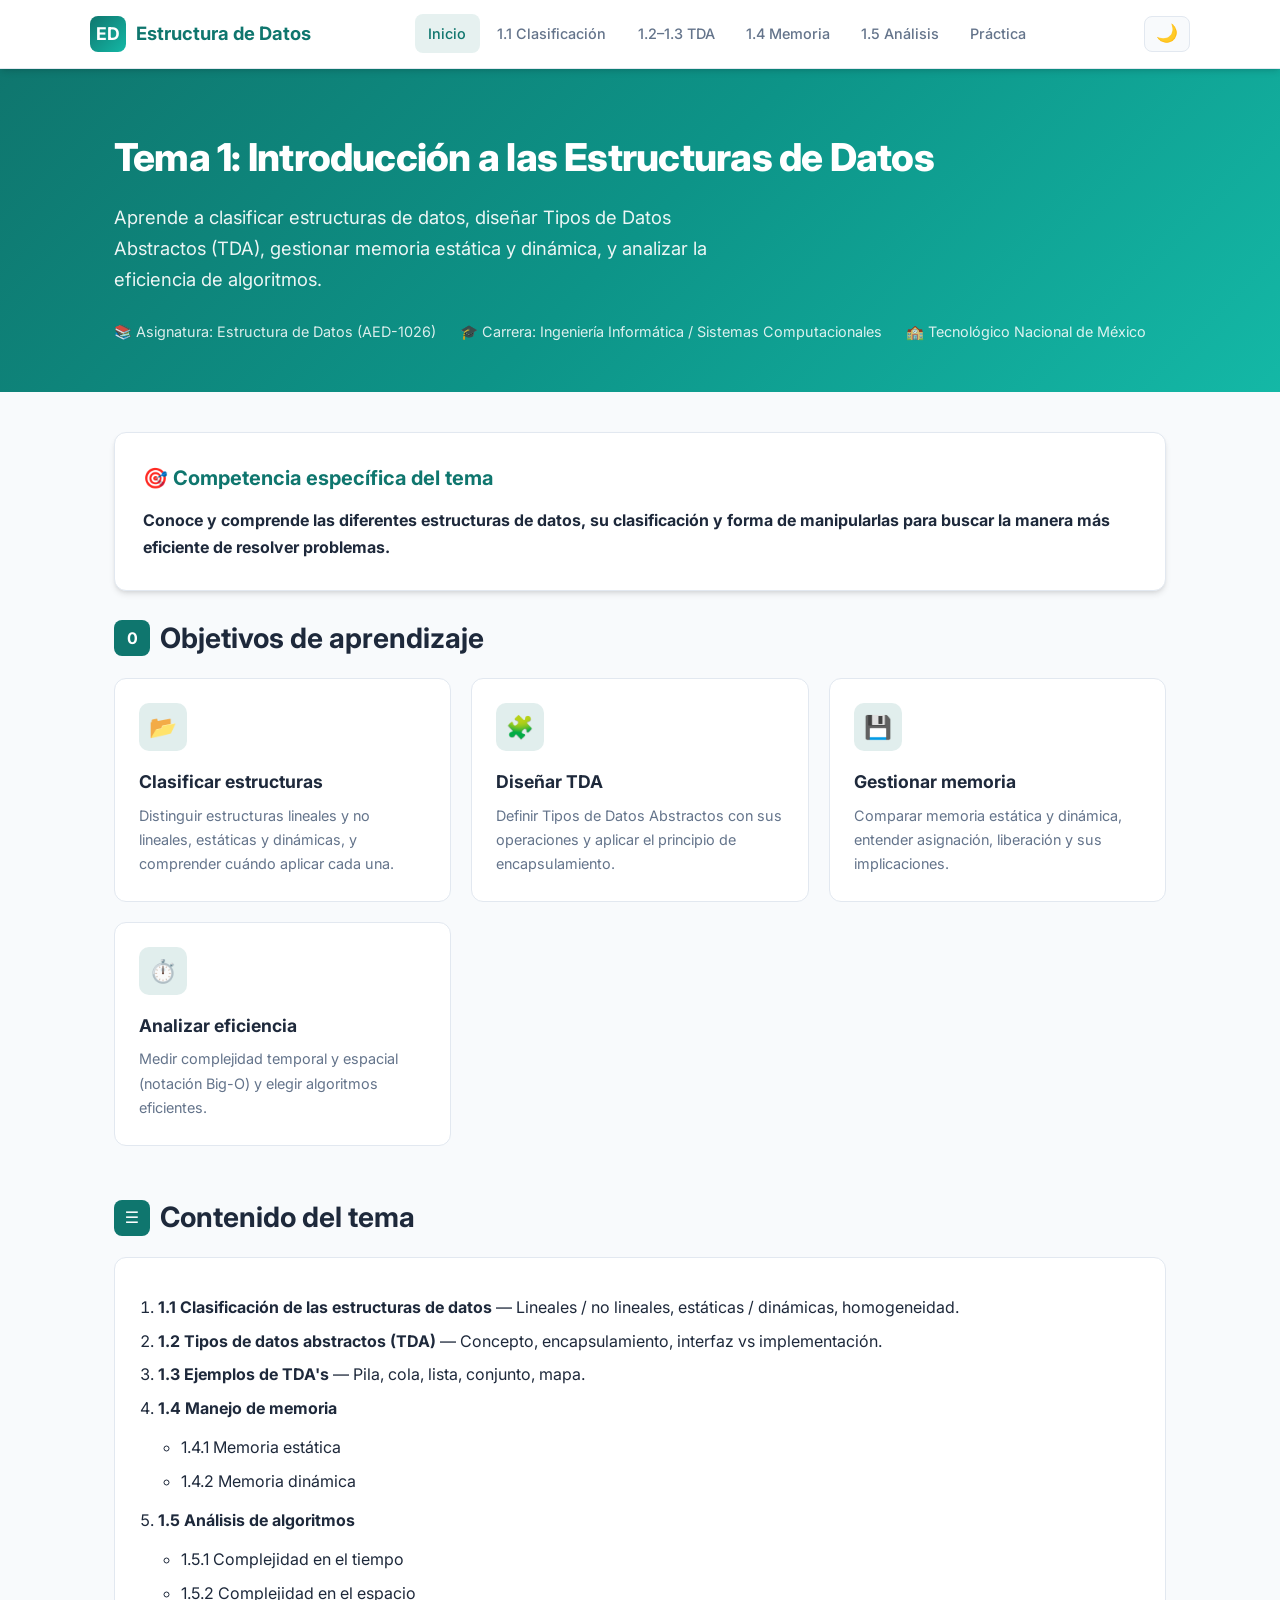
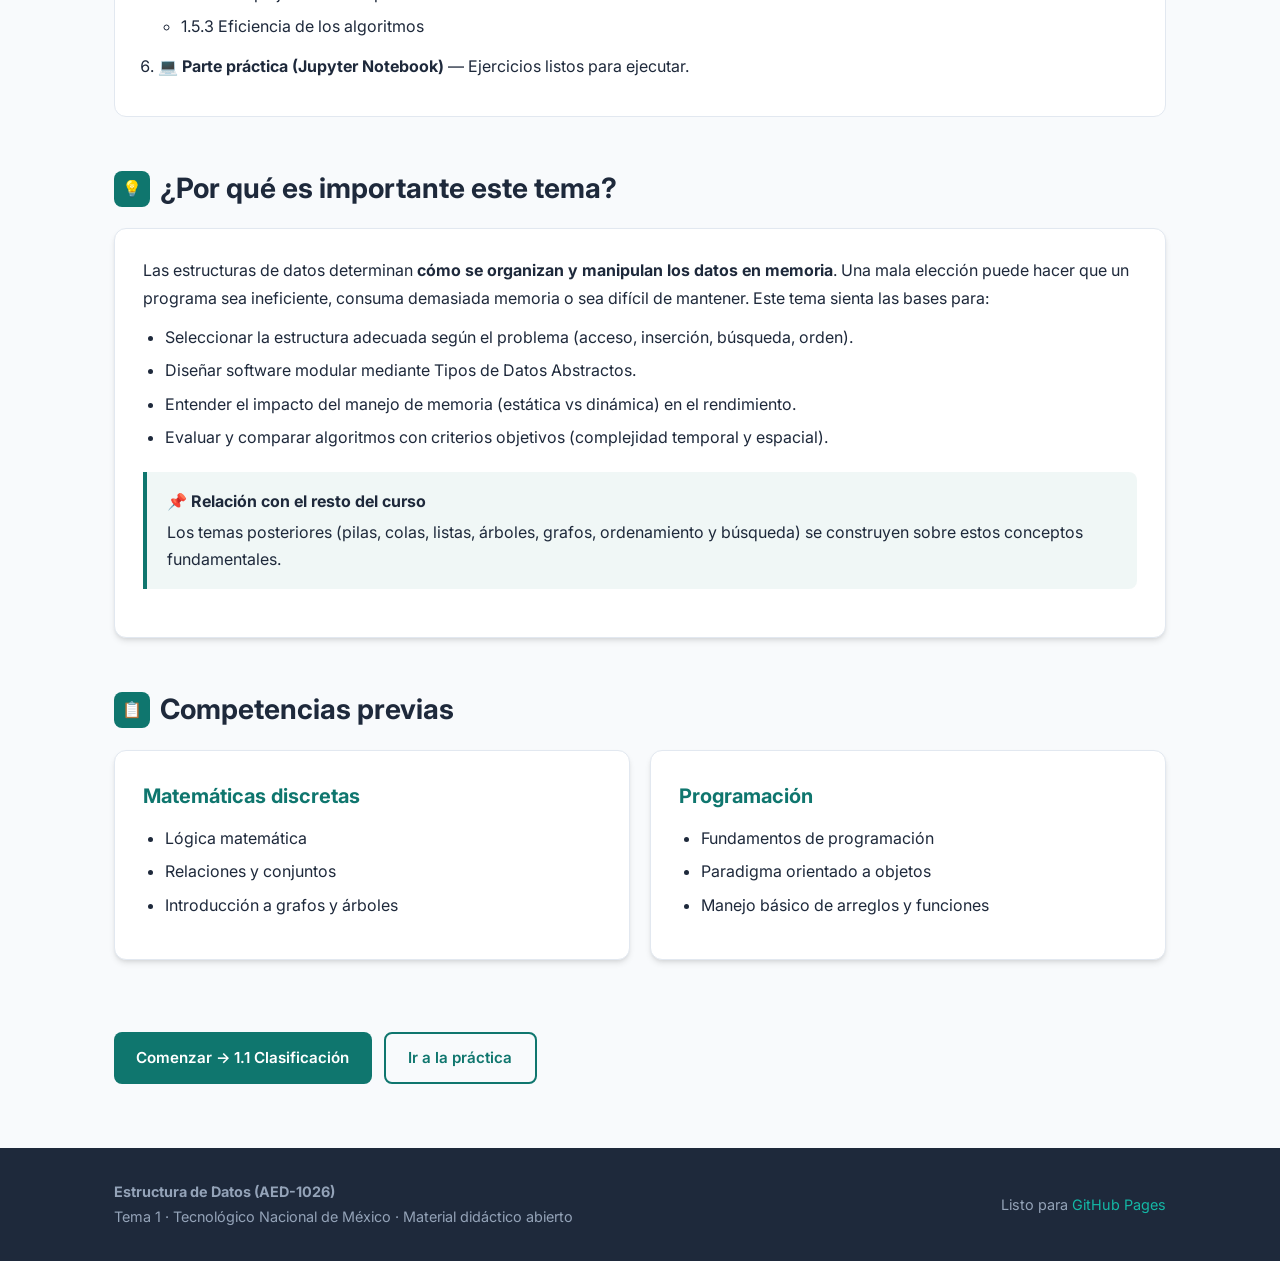
==== index.html @ 087cf82a "Add files via upload" ====
<!DOCTYPE html>
<html lang="es">
<head>
  <meta charset="UTF-8">
  <meta name="viewport" content="width=device-width, initial-scale=1.0">
  <title>Tema 1: Introducción a las Estructuras de Datos | AED-1026</title>
  <meta name="description" content="Material didáctico detallado del Tema 1 de Estructura de Datos (AED-1026): clasificación, TDA, manejo de memoria y análisis de algoritmos.">
  <link rel="preconnect" href="https://fonts.googleapis.com">
  <link rel="preconnect" href="https://fonts.gstatic.com" crossorigin>
  <link href="https://fonts.googleapis.com/css2?family=Inter:wght@400;500;600;700;800&family=JetBrains+Mono:wght@400;500&display=swap" rel="stylesheet">
  <link rel="stylesheet" href="css/styles.css">
</head>
<body>
  <header>
    <div class="container nav-wrapper">
      <a href="index.html" class="logo">
        <span class="logo-icon">ED</span>
        Estructura de Datos
      </a>
      <nav>
        <a href="index.html" class="active">Inicio</a>
        <a href="clasificacion.html">1.1 Clasificación</a>
        <a href="tda.html">1.2–1.3 TDA</a>
        <a href="memoria.html">1.4 Memoria</a>
        <a href="analisis.html">1.5 Análisis</a>
        <a href="practica.html">Práctica</a>
      </nav>
      <button id="theme-toggle" class="theme-toggle" aria-label="Cambiar tema">🌙</button>
    </div>
  </header>

  <section class="hero">
    <div class="container">
      <h1>Tema 1: Introducción a las Estructuras de Datos</h1>
      <p>
        Aprende a clasificar estructuras de datos, diseñar Tipos de Datos Abstractos (TDA),
        gestionar memoria estática y dinámica, y analizar la eficiencia de algoritmos.
      </p>
      <div class="hero-meta">
        <span>📚 Asignatura: Estructura de Datos (AED-1026)</span>
        <span>🎓 Carrera: Ingeniería Informática / Sistemas Computacionales</span>
        <span>🏫 Tecnológico Nacional de México</span>
      </div>
    </div>
  </section>

  <main class="container">
    <!-- Competencia -->
    <div class="card">
      <h3>🎯 Competencia específica del tema</h3>
      <p>
        <strong>Conoce y comprende las diferentes estructuras de datos, su clasificación y forma de manipularlas
        para buscar la manera más eficiente de resolver problemas.</strong>
      </p>
    </div>

    <!-- Objetivos -->
    <section class="section">
      <h2 class="section-title"><span class="num">0</span> Objetivos de aprendizaje</h2>
      <div class="grid-2">
        <div class="feature-card">
          <div class="icon">📂</div>
          <h3>Clasificar estructuras</h3>
          <p>Distinguir estructuras lineales y no lineales, estáticas y dinámicas, y comprender cuándo aplicar cada una.</p>
        </div>
        <div class="feature-card">
          <div class="icon">🧩</div>
          <h3>Diseñar TDA</h3>
          <p>Definir Tipos de Datos Abstractos con sus operaciones y aplicar el principio de encapsulamiento.</p>
        </div>
        <div class="feature-card">
          <div class="icon">💾</div>
          <h3>Gestionar memoria</h3>
          <p>Comparar memoria estática y dinámica, entender asignación, liberación y sus implicaciones.</p>
        </div>
        <div class="feature-card">
          <div class="icon">⏱️</div>
          <h3>Analizar eficiencia</h3>
          <p>Medir complejidad temporal y espacial (notación Big-O) y elegir algoritmos eficientes.</p>
        </div>
      </div>
    </section>

    <!-- Temario -->
    <section class="section">
      <h2 class="section-title"><span class="num">☰</span> Contenido del tema</h2>
      <div class="toc">
        <ol>
          <li><a href="clasificacion.html"><strong>1.1 Clasificación de las estructuras de datos</strong></a> — Lineales / no lineales, estáticas / dinámicas, homogeneidad.</li>
          <li><a href="tda.html"><strong>1.2 Tipos de datos abstractos (TDA)</strong></a> — Concepto, encapsulamiento, interfaz vs implementación.</li>
          <li><a href="tda.html#ejemplos"><strong>1.3 Ejemplos de TDA's</strong></a> — Pila, cola, lista, conjunto, mapa.</li>
          <li><a href="memoria.html"><strong>1.4 Manejo de memoria</strong></a>
            <ul>
              <li>1.4.1 Memoria estática</li>
              <li>1.4.2 Memoria dinámica</li>
            </ul>
          </li>
          <li><a href="analisis.html"><strong>1.5 Análisis de algoritmos</strong></a>
            <ul>
              <li>1.5.1 Complejidad en el tiempo</li>
              <li>1.5.2 Complejidad en el espacio</li>
              <li>1.5.3 Eficiencia de los algoritmos</li>
            </ul>
          </li>
          <li><a href="practica.html"><strong>💻 Parte práctica (Jupyter Notebook)</strong></a> — Ejercicios listos para ejecutar.</li>
        </ol>
      </div>
    </section>

    <!-- Por qué importa -->
    <section class="section">
      <h2 class="section-title"><span class="num">💡</span> ¿Por qué es importante este tema?</h2>
      <div class="card">
        <p>
          Las estructuras de datos determinan <strong>cómo se organizan y manipulan los datos en memoria</strong>.
          Una mala elección puede hacer que un programa sea ineficiente, consuma demasiada memoria o sea
          difícil de mantener. Este tema sienta las bases para:
        </p>
        <ul>
          <li>Seleccionar la estructura adecuada según el problema (acceso, inserción, búsqueda, orden).</li>
          <li>Diseñar software modular mediante Tipos de Datos Abstractos.</li>
          <li>Entender el impacto del manejo de memoria (estática vs dinámica) en el rendimiento.</li>
          <li>Evaluar y comparar algoritmos con criterios objetivos (complejidad temporal y espacial).</li>
        </ul>
        <div class="callout">
          <strong>📌 Relación con el resto del curso</strong>
          Los temas posteriores (pilas, colas, listas, árboles, grafos, ordenamiento y búsqueda) se construyen
          sobre estos conceptos fundamentales.
        </div>
      </div>
    </section>

    <!-- Requisitos previos -->
    <section class="section">
      <h2 class="section-title"><span class="num">📋</span> Competencias previas</h2>
      <div class="grid-2">
        <div class="card">
          <h3>Matemáticas discretas</h3>
          <ul>
            <li>Lógica matemática</li>
            <li>Relaciones y conjuntos</li>
            <li>Introducción a grafos y árboles</li>
          </ul>
        </div>
        <div class="card">
          <h3>Programación</h3>
          <ul>
            <li>Fundamentos de programación</li>
            <li>Paradigma orientado a objetos</li>
            <li>Manejo básico de arreglos y funciones</li>
          </ul>
        </div>
      </div>
    </section>

    <!-- Navegación -->
    <div class="btn-group">
      <a href="clasificacion.html" class="btn btn-primary">Comenzar → 1.1 Clasificación</a>
      <a href="practica.html" class="btn btn-outline">Ir a la práctica</a>
    </div>
  </main>

  <footer>
    <div class="container footer-content">
      <div>
        <strong>Estructura de Datos (AED-1026)</strong><br>
        Tema 1 · Tecnológico Nacional de México · Material didáctico abierto
      </div>
      <div>
        Listo para <a href="https://github.com" target="_blank" rel="noopener">GitHub Pages</a>
      </div>
    </div>
  </footer>

  <script src="js/main.js"></script>
</body>
</html>
---- css/styles.css ----
/* ===== Variables y Reset ===== */
:root {
  --primary: #0f766e;
  --primary-dark: #0d5c56;
  --primary-light: #14b8a6;
  --secondary: #1e293b;
  --accent: #f59e0b;
  --bg: #f8fafc;
  --bg-card: #ffffff;
  --text: #1e293b;
  --text-muted: #64748b;
  --border: #e2e8f0;
  --code-bg: #1e293b;
  --code-text: #e2e8f0;
  --success: #10b981;
  --warning: #f59e0b;
  --danger: #ef4444;
  --shadow: 0 4px 6px -1px rgb(0 0 0 / 0.1), 0 2px 4px -2px rgb(0 0 0 / 0.1);
  --shadow-lg: 0 10px 15px -3px rgb(0 0 0 / 0.1), 0 4px 6px -4px rgb(0 0 0 / 0.1);
  --radius: 12px;
  --font-sans: 'Inter', system-ui, -apple-system, sans-serif;
  --font-mono: 'JetBrains Mono', 'Fira Code', monospace;
}

[data-theme="dark"] {
  --bg: #0f172a;
  --bg-card: #1e293b;
  --text: #f1f5f9;
  --text-muted: #94a3b8;
  --border: #334155;
  --secondary: #f1f5f9;
  --code-bg: #0f172a;
  --shadow: 0 4px 6px -1px rgb(0 0 0 / 0.3);
  --shadow-lg: 0 10px 15px -3px rgb(0 0 0 / 0.4);
}

* {
  margin: 0;
  padding: 0;
  box-sizing: border-box;
}

html {
  scroll-behavior: smooth;
}

body {
  font-family: var(--font-sans);
  background: var(--bg);
  color: var(--text);
  line-height: 1.7;
  min-height: 100vh;
}

/* ===== Layout ===== */
.container {
  max-width: 1100px;
  margin: 0 auto;
  padding: 0 1.5rem;
}

/* ===== Header / Nav ===== */
header {
  background: var(--bg-card);
  border-bottom: 1px solid var(--border);
  position: sticky;
  top: 0;
  z-index: 100;
  box-shadow: var(--shadow);
}

.nav-wrapper {
  display: flex;
  align-items: center;
  justify-content: space-between;
  padding: 0.9rem 0;
  gap: 1rem;
}

.logo {
  display: flex;
  align-items: center;
  gap: 0.6rem;
  text-decoration: none;
  color: var(--primary);
  font-weight: 700;
  font-size: 1.15rem;
}

.logo-icon {
  width: 36px;
  height: 36px;
  background: linear-gradient(135deg, var(--primary), var(--primary-light));
  border-radius: 8px;
  display: flex;
  align-items: center;
  justify-content: center;
  color: white;
  font-size: 1.1rem;
}

nav {
  display: flex;
  gap: 0.25rem;
  flex-wrap: wrap;
}

nav a {
  text-decoration: none;
  color: var(--text-muted);
  font-size: 0.9rem;
  font-weight: 500;
  padding: 0.45rem 0.85rem;
  border-radius: 8px;
  transition: all 0.2s;
}

nav a:hover,
nav a.active {
  color: var(--primary);
  background: rgba(15, 118, 110, 0.1);
}

.theme-toggle {
  background: var(--bg);
  border: 1px solid var(--border);
  border-radius: 8px;
  padding: 0.4rem 0.7rem;
  cursor: pointer;
  font-size: 1.1rem;
  transition: all 0.2s;
}

.theme-toggle:hover {
  border-color: var(--primary);
}

/* ===== Hero ===== */
.hero {
  background: linear-gradient(135deg, var(--primary) 0%, #0d9488 50%, #14b8a6 100%);
  color: white;
  padding: 3.5rem 0 3rem;
  margin-bottom: 2.5rem;
}

.hero h1 {
  font-size: 2.4rem;
  font-weight: 800;
  margin-bottom: 0.75rem;
  letter-spacing: -0.02em;
}

.hero p {
  font-size: 1.15rem;
  opacity: 0.92;
  max-width: 650px;
  margin-bottom: 1.5rem;
}

.hero-meta {
  display: flex;
  gap: 1.5rem;
  flex-wrap: wrap;
  font-size: 0.9rem;
  opacity: 0.85;
}

.hero-meta span {
  display: flex;
  align-items: center;
  gap: 0.4rem;
}

/* ===== Cards & Sections ===== */
.section {
  margin-bottom: 3rem;
}

.section-title {
  font-size: 1.75rem;
  font-weight: 700;
  margin-bottom: 1rem;
  color: var(--text);
  display: flex;
  align-items: center;
  gap: 0.6rem;
}

.section-title .num {
  background: var(--primary);
  color: white;
  width: 36px;
  height: 36px;
  border-radius: 8px;
  display: flex;
  align-items: center;
  justify-content: center;
  font-size: 1rem;
  flex-shrink: 0;
}

.card {
  background: var(--bg-card);
  border: 1px solid var(--border);
  border-radius: var(--radius);
  padding: 1.75rem;
  margin-bottom: 1.5rem;
  box-shadow: var(--shadow);
}

.card h3 {
  font-size: 1.25rem;
  margin-bottom: 0.75rem;
  color: var(--primary);
}

.card h4 {
  font-size: 1.05rem;
  margin: 1.25rem 0 0.5rem;
  color: var(--text);
}

/* ===== Grid ===== */
.grid-2 {
  display: grid;
  grid-template-columns: repeat(auto-fit, minmax(280px, 1fr));
  gap: 1.25rem;
}

.grid-3 {
  display: grid;
  grid-template-columns: repeat(auto-fit, minmax(220px, 1fr));
  gap: 1.25rem;
}

/* ===== Feature cards ===== */
.feature-card {
  background: var(--bg-card);
  border: 1px solid var(--border);
  border-radius: var(--radius);
  padding: 1.5rem;
  transition: transform 0.2s, box-shadow 0.2s;
}

.feature-card:hover {
  transform: translateY(-3px);
  box-shadow: var(--shadow-lg);
}

.feature-card .icon {
  width: 48px;
  height: 48px;
  border-radius: 10px;
  display: flex;
  align-items: center;
  justify-content: center;
  font-size: 1.4rem;
  margin-bottom: 1rem;
  background: rgba(15, 118, 110, 0.12);
  color: var(--primary);
}

.feature-card h3 {
  font-size: 1.1rem;
  margin-bottom: 0.4rem;
}

.feature-card p {
  font-size: 0.9rem;
  color: var(--text-muted);
}

/* ===== Tables ===== */
.table-wrap {
  overflow-x: auto;
  margin: 1rem 0;
}

table {
  width: 100%;
  border-collapse: collapse;
  font-size: 0.95rem;
}

th, td {
  padding: 0.75rem 1rem;
  text-align: left;
  border-bottom: 1px solid var(--border);
}

th {
  background: rgba(15, 118, 110, 0.08);
  font-weight: 600;
  color: var(--primary-dark);
}

[data-theme="dark"] th {
  color: var(--primary-light);
}

tr:hover td {
  background: rgba(15, 118, 110, 0.04);
}

/* ===== Code blocks ===== */
pre {
  background: var(--code-bg);
  color: var(--code-text);
  padding: 1.25rem;
  border-radius: 10px;
  overflow-x: auto;
  font-family: var(--font-mono);
  font-size: 0.88rem;
  line-height: 1.6;
  margin: 1rem 0;
}

code {
  font-family: var(--font-mono);
  font-size: 0.88em;
  background: rgba(15, 118, 110, 0.1);
  padding: 0.15em 0.4em;
  border-radius: 4px;
  color: var(--primary-dark);
}

[data-theme="dark"] code {
  color: var(--primary-light);
}

pre code {
  background: none;
  padding: 0;
  color: inherit;
}

/* ===== Callouts ===== */
.callout {
  border-left: 4px solid var(--primary);
  background: rgba(15, 118, 110, 0.06);
  padding: 1rem 1.25rem;
  border-radius: 0 8px 8px 0;
  margin: 1.25rem 0;
}

.callout.warning {
  border-color: var(--warning);
  background: rgba(245, 158, 11, 0.08);
}

.callout.success {
  border-color: var(--success);
  background: rgba(16, 185, 129, 0.08);
}

.callout strong {
  display: block;
  margin-bottom: 0.25rem;
}

/* ===== Lists ===== */
ul, ol {
  padding-left: 1.4rem;
  margin: 0.75rem 0;
}

li {
  margin-bottom: 0.4rem;
}

/* ===== Breadcrumb ===== */
.breadcrumb {
  font-size: 0.85rem;
  color: var(--text-muted);
  margin-bottom: 1.5rem;
}

.breadcrumb a {
  color: var(--primary);
  text-decoration: none;
}

.breadcrumb a:hover {
  text-decoration: underline;
}

/* ===== Buttons ===== */
.btn {
  display: inline-flex;
  align-items: center;
  gap: 0.5rem;
  padding: 0.7rem 1.4rem;
  border-radius: 8px;
  font-weight: 600;
  font-size: 0.95rem;
  text-decoration: none;
  border: none;
  cursor: pointer;
  transition: all 0.2s;
}

.btn-primary {
  background: var(--primary);
  color: white;
}

.btn-primary:hover {
  background: var(--primary-dark);
}

.btn-outline {
  background: transparent;
  border: 2px solid var(--primary);
  color: var(--primary);
}

.btn-outline:hover {
  background: var(--primary);
  color: white;
}

.btn-group {
  display: flex;
  gap: 0.75rem;
  flex-wrap: wrap;
  margin-top: 1.5rem;
}

/* ===== TOC ===== */
.toc {
  background: var(--bg-card);
  border: 1px solid var(--border);
  border-radius: var(--radius);
  padding: 1.5rem;
  margin-bottom: 2rem;
}

.toc h2 {
  font-size: 1.1rem;
  margin-bottom: 0.75rem;
  color: var(--primary);
}

.toc ol {
  padding-left: 1.2rem;
}

.toc a {
  color: var(--text);
  text-decoration: none;
}

.toc a:hover {
  color: var(--primary);
}

/* ===== Footer ===== */
footer {
  background: var(--secondary);
  color: #94a3b8;
  padding: 2rem 0;
  margin-top: 4rem;
  font-size: 0.9rem;
}

[data-theme="dark"] footer {
  background: #020617;
}

footer a {
  color: var(--primary-light);
  text-decoration: none;
}

footer .footer-content {
  display: flex;
  justify-content: space-between;
  align-items: center;
  flex-wrap: wrap;
  gap: 1rem;
}

/* ===== Complexity badges ===== */
.badge {
  display: inline-block;
  padding: 0.2rem 0.6rem;
  border-radius: 6px;
  font-size: 0.8rem;
  font-weight: 600;
  font-family: var(--font-mono);
}

.badge-o1 { background: #d1fae5; color: #065f46; }
.badge-ologn { background: #dbeafe; color: #1e40af; }
.badge-on { background: #fef3c7; color: #92400e; }
.badge-on2 { background: #fee2e2; color: #991b1b; }
.badge-onlogn { background: #e0e7ff; color: #3730a3; }

[data-theme="dark"] .badge-o1 { background: #064e3b; color: #6ee7b7; }
[data-theme="dark"] .badge-ologn { background: #1e3a5f; color: #93c5fd; }
[data-theme="dark"] .badge-on { background: #78350f; color: #fcd34d; }
[data-theme="dark"] .badge-on2 { background: #7f1d1d; color: #fca5a5; }
[data-theme="dark"] .badge-onlogn { background: #312e81; color: #a5b4fc; }

/* ===== Diagram boxes ===== */
.diagram {
  background: var(--bg);
  border: 2px dashed var(--border);
  border-radius: var(--radius);
  padding: 1.5rem;
  text-align: center;
  margin: 1.25rem 0;
  font-family: var(--font-mono);
  font-size: 0.9rem;
  overflow-x: auto;
}

/* ===== Responsive ===== */
@media (max-width: 768px) {
  .hero h1 { font-size: 1.8rem; }
  .nav-wrapper { flex-direction: column; align-items: flex-start; }
  nav { width: 100%; }
  .section-title { font-size: 1.4rem; }
}

/* ===== Print ===== */
@media print {
  header, footer, .theme-toggle { display: none; }
  body { background: white; color: black; }
  .card { box-shadow: none; border: 1px solid #ccc; }
}
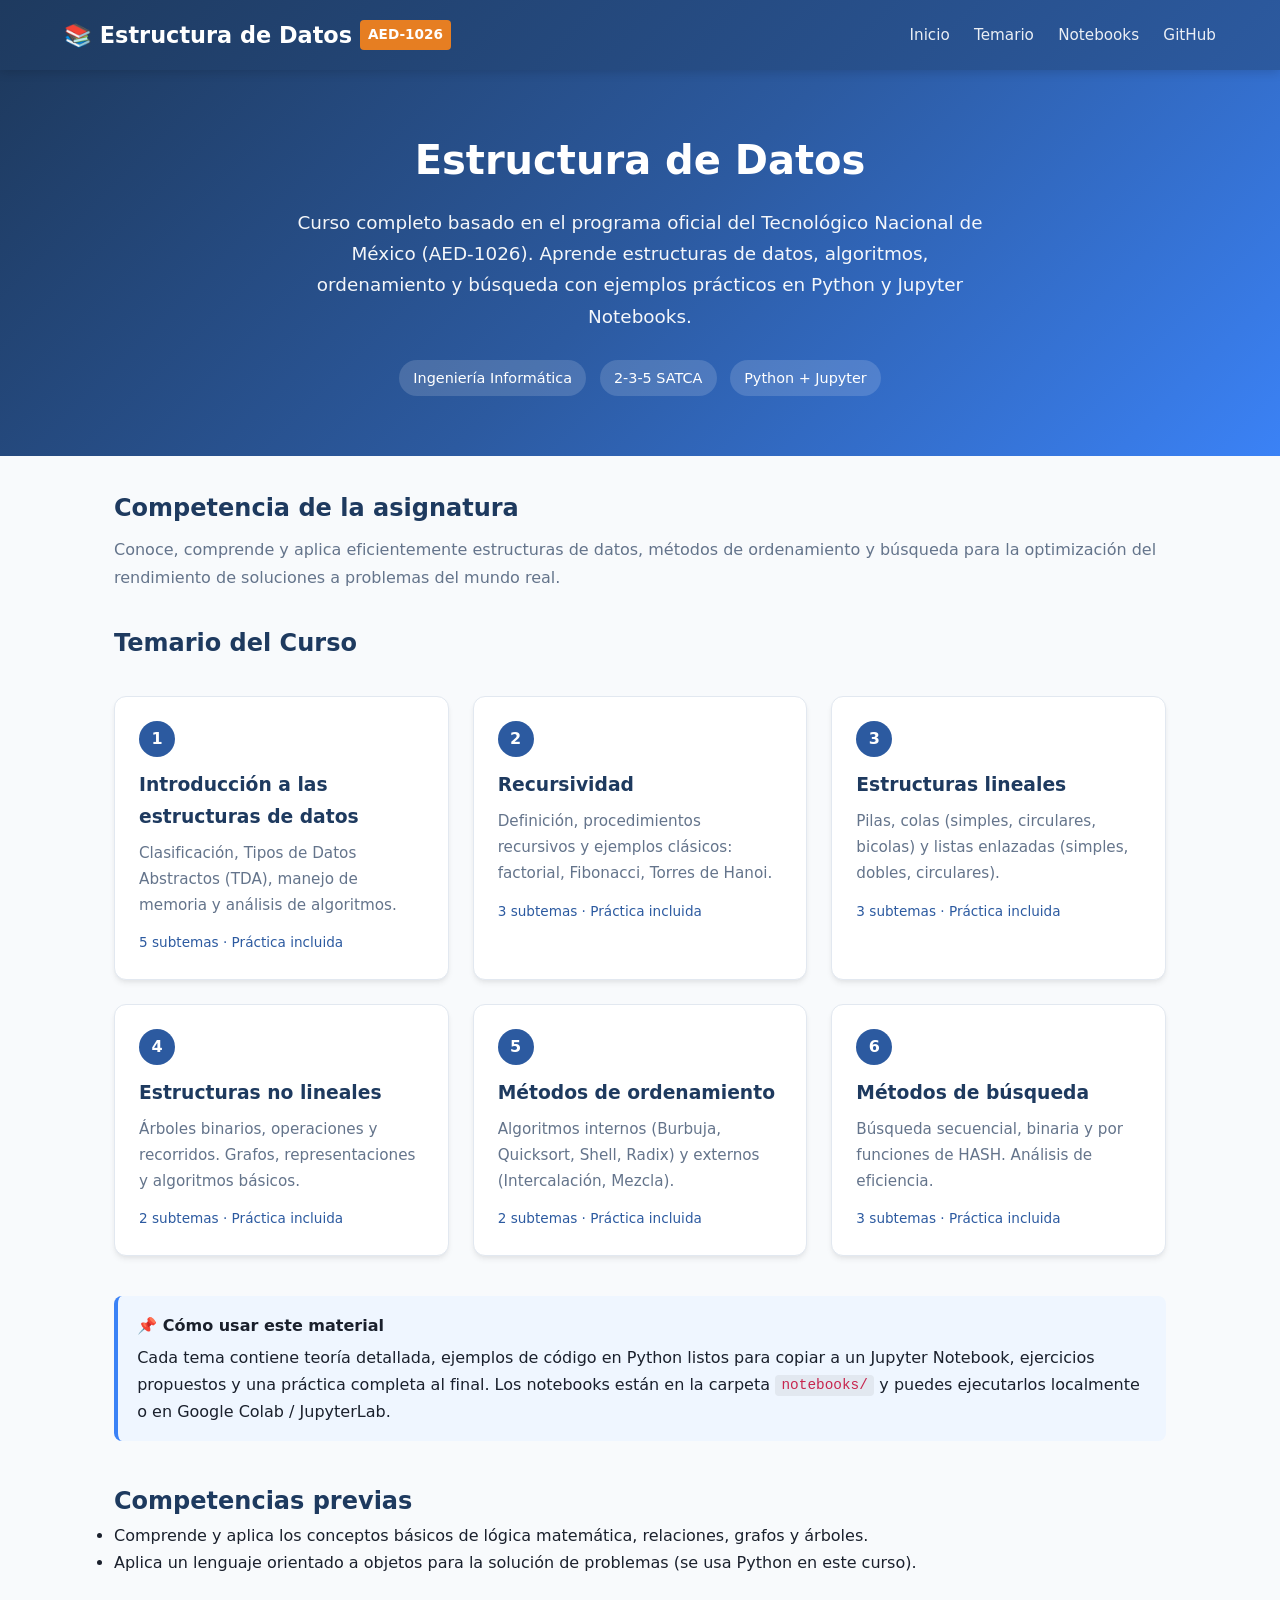
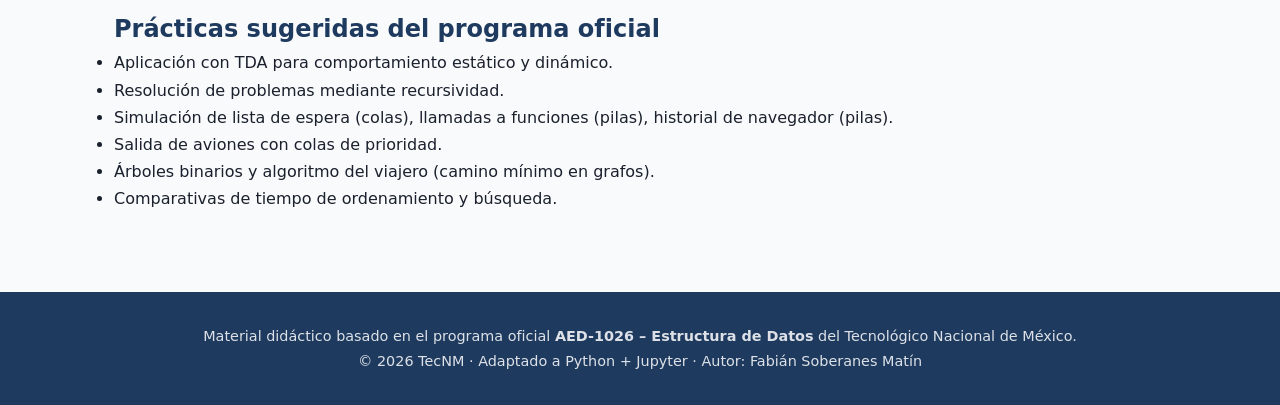
==== commit 9baf5e5b: "Add files via upload" ====
--- a/index.html
+++ b/index.html
@@ -3,175 +3,112 @@
 <head>
   <meta charset="UTF-8">
   <meta name="viewport" content="width=device-width, initial-scale=1.0">
-  <title>Tema 1: Introducción a las Estructuras de Datos | AED-1026</title>
-  <meta name="description" content="Material didáctico detallado del Tema 1 de Estructura de Datos (AED-1026): clasificación, TDA, manejo de memoria y análisis de algoritmos.">
-  <link rel="preconnect" href="https://fonts.googleapis.com">
-  <link rel="preconnect" href="https://fonts.gstatic.com" crossorigin>
-  <link href="https://fonts.googleapis.com/css2?family=Inter:wght@400;500;600;700;800&family=JetBrains+Mono:wght@400;500&display=swap" rel="stylesheet">
+  <title>Estructura de Datos | Curso Completo</title>
   <link rel="stylesheet" href="css/styles.css">
 </head>
 <body>
-  <header>
-    <div class="container nav-wrapper">
-      <a href="index.html" class="logo">
-        <span class="logo-icon">ED</span>
-        Estructura de Datos
-      </a>
+  <header class="header">
+    <div class="header-inner">
+      <a href="index.html" class="logo">📚 Estructura de Datos <span>AED-1026</span></a>
       <nav>
-        <a href="index.html" class="active">Inicio</a>
-        <a href="clasificacion.html">1.1 Clasificación</a>
-        <a href="tda.html">1.2–1.3 TDA</a>
-        <a href="memoria.html">1.4 Memoria</a>
-        <a href="analisis.html">1.5 Análisis</a>
-        <a href="practica.html">Práctica</a>
+        <a href="index.html">Inicio</a>
+        <a href="#temario">Temario</a>
+        <a href="notebooks/">Notebooks</a>
+        <a href="https://github.com/" target="_blank">GitHub</a>
       </nav>
-      <button id="theme-toggle" class="theme-toggle" aria-label="Cambiar tema">🌙</button>
     </div>
   </header>
 
   <section class="hero">
-    <div class="container">
-      <h1>Tema 1: Introducción a las Estructuras de Datos</h1>
-      <p>
-        Aprende a clasificar estructuras de datos, diseñar Tipos de Datos Abstractos (TDA),
-        gestionar memoria estática y dinámica, y analizar la eficiencia de algoritmos.
-      </p>
-      <div class="hero-meta">
-        <span>📚 Asignatura: Estructura de Datos (AED-1026)</span>
-        <span>🎓 Carrera: Ingeniería Informática / Sistemas Computacionales</span>
-        <span>🏫 Tecnológico Nacional de México</span>
-      </div>
+    <h1>Estructura de Datos</h1>
+    <p>Curso completo basado en el programa oficial del Tecnológico Nacional de México (AED-1026). 
+       Aprende estructuras de datos, algoritmos, ordenamiento y búsqueda con ejemplos prácticos en Python y Jupyter Notebooks.</p>
+    <div>
+      <span class="badge">Ingeniería Informática</span>
+      <span class="badge">2-3-5 SATCA</span>
+      <span class="badge">Python + Jupyter</span>
     </div>
   </section>
 
   <main class="container">
-    <!-- Competencia -->
-    <div class="card">
-      <h3>🎯 Competencia específica del tema</h3>
-      <p>
-        <strong>Conoce y comprende las diferentes estructuras de datos, su clasificación y forma de manipularlas
-        para buscar la manera más eficiente de resolver problemas.</strong>
-      </p>
+    <h2 style="color:var(--primary); margin-bottom:0.5rem;">Competencia de la asignatura</h2>
+    <p style="margin-bottom:2rem; color:var(--muted);">
+      Conoce, comprende y aplica eficientemente estructuras de datos, métodos de ordenamiento y búsqueda 
+      para la optimización del rendimiento de soluciones a problemas del mundo real.
+    </p>
+
+    <h2 id="temario" style="color:var(--primary);">Temario del Curso</h2>
+    <div class="grid">
+      <a href="temas/01-introduccion.html" class="card">
+        <div class="card-num">1</div>
+        <h3>Introducción a las estructuras de datos</h3>
+        <p>Clasificación, Tipos de Datos Abstractos (TDA), manejo de memoria y análisis de algoritmos.</p>
+        <div class="subtemas">5 subtemas · Práctica incluida</div>
+      </a>
+
+      <a href="temas/02-recursividad.html" class="card">
+        <div class="card-num">2</div>
+        <h3>Recursividad</h3>
+        <p>Definición, procedimientos recursivos y ejemplos clásicos: factorial, Fibonacci, Torres de Hanoi.</p>
+        <div class="subtemas">3 subtemas · Práctica incluida</div>
+      </a>
+
+      <a href="temas/03-estructuras-lineales.html" class="card">
+        <div class="card-num">3</div>
+        <h3>Estructuras lineales</h3>
+        <p>Pilas, colas (simples, circulares, bicolas) y listas enlazadas (simples, dobles, circulares).</p>
+        <div class="subtemas">3 subtemas · Práctica incluida</div>
+      </a>
+
+      <a href="temas/04-estructuras-no-lineales.html" class="card">
+        <div class="card-num">4</div>
+        <h3>Estructuras no lineales</h3>
+        <p>Árboles binarios, operaciones y recorridos. Grafos, representaciones y algoritmos básicos.</p>
+        <div class="subtemas">2 subtemas · Práctica incluida</div>
+      </a>
+
+      <a href="temas/05-ordenamiento.html" class="card">
+        <div class="card-num">5</div>
+        <h3>Métodos de ordenamiento</h3>
+        <p>Algoritmos internos (Burbuja, Quicksort, Shell, Radix) y externos (Intercalación, Mezcla).</p>
+        <div class="subtemas">2 subtemas · Práctica incluida</div>
+      </a>
+
+      <a href="temas/06-busqueda.html" class="card">
+        <div class="card-num">6</div>
+        <h3>Métodos de búsqueda</h3>
+        <p>Búsqueda secuencial, binaria y por funciones de HASH. Análisis de eficiencia.</p>
+        <div class="subtemas">3 subtemas · Práctica incluida</div>
+      </a>
     </div>
 
-    <!-- Objetivos -->
-    <section class="section">
-      <h2 class="section-title"><span class="num">0</span> Objetivos de aprendizaje</h2>
-      <div class="grid-2">
-        <div class="feature-card">
-          <div class="icon">📂</div>
-          <h3>Clasificar estructuras</h3>
-          <p>Distinguir estructuras lineales y no lineales, estáticas y dinámicas, y comprender cuándo aplicar cada una.</p>
-        </div>
-        <div class="feature-card">
-          <div class="icon">🧩</div>
-          <h3>Diseñar TDA</h3>
-          <p>Definir Tipos de Datos Abstractos con sus operaciones y aplicar el principio de encapsulamiento.</p>
-        </div>
-        <div class="feature-card">
-          <div class="icon">💾</div>
-          <h3>Gestionar memoria</h3>
-          <p>Comparar memoria estática y dinámica, entender asignación, liberación y sus implicaciones.</p>
-        </div>
-        <div class="feature-card">
-          <div class="icon">⏱️</div>
-          <h3>Analizar eficiencia</h3>
-          <p>Medir complejidad temporal y espacial (notación Big-O) y elegir algoritmos eficientes.</p>
-        </div>
-      </div>
-    </section>
+    <div class="note" style="margin-top:2.5rem;">
+      <strong>📌 Cómo usar este material</strong>
+      Cada tema contiene teoría detallada, ejemplos de código en Python listos para copiar a un Jupyter Notebook, 
+      ejercicios propuestos y una práctica completa al final. Los notebooks están en la carpeta 
+      <code class="inline-code">notebooks/</code> y puedes ejecutarlos localmente o en Google Colab / JupyterLab.
+    </div>
 
-    <!-- Temario -->
-    <section class="section">
-      <h2 class="section-title"><span class="num">☰</span> Contenido del tema</h2>
-      <div class="toc">
-        <ol>
-          <li><a href="clasificacion.html"><strong>1.1 Clasificación de las estructuras de datos</strong></a> — Lineales / no lineales, estáticas / dinámicas, homogeneidad.</li>
-          <li><a href="tda.html"><strong>1.2 Tipos de datos abstractos (TDA)</strong></a> — Concepto, encapsulamiento, interfaz vs implementación.</li>
-          <li><a href="tda.html#ejemplos"><strong>1.3 Ejemplos de TDA's</strong></a> — Pila, cola, lista, conjunto, mapa.</li>
-          <li><a href="memoria.html"><strong>1.4 Manejo de memoria</strong></a>
-            <ul>
-              <li>1.4.1 Memoria estática</li>
-              <li>1.4.2 Memoria dinámica</li>
-            </ul>
-          </li>
-          <li><a href="analisis.html"><strong>1.5 Análisis de algoritmos</strong></a>
-            <ul>
-              <li>1.5.1 Complejidad en el tiempo</li>
-              <li>1.5.2 Complejidad en el espacio</li>
-              <li>1.5.3 Eficiencia de los algoritmos</li>
-            </ul>
-          </li>
-          <li><a href="practica.html"><strong>💻 Parte práctica (Jupyter Notebook)</strong></a> — Ejercicios listos para ejecutar.</li>
-        </ol>
-      </div>
-    </section>
+    <h2 style="color:var(--primary); margin-top:2.5rem;">Competencias previas</h2>
+    <ul>
+      <li>Comprende y aplica los conceptos básicos de lógica matemática, relaciones, grafos y árboles.</li>
+      <li>Aplica un lenguaje orientado a objetos para la solución de problemas (se usa Python en este curso).</li>
+    </ul>
 
-    <!-- Por qué importa -->
-    <section class="section">
-      <h2 class="section-title"><span class="num">💡</span> ¿Por qué es importante este tema?</h2>
-      <div class="card">
-        <p>
-          Las estructuras de datos determinan <strong>cómo se organizan y manipulan los datos en memoria</strong>.
-          Una mala elección puede hacer que un programa sea ineficiente, consuma demasiada memoria o sea
-          difícil de mantener. Este tema sienta las bases para:
-        </p>
-        <ul>
-          <li>Seleccionar la estructura adecuada según el problema (acceso, inserción, búsqueda, orden).</li>
-          <li>Diseñar software modular mediante Tipos de Datos Abstractos.</li>
-          <li>Entender el impacto del manejo de memoria (estática vs dinámica) en el rendimiento.</li>
-          <li>Evaluar y comparar algoritmos con criterios objetivos (complejidad temporal y espacial).</li>
-        </ul>
-        <div class="callout">
-          <strong>📌 Relación con el resto del curso</strong>
-          Los temas posteriores (pilas, colas, listas, árboles, grafos, ordenamiento y búsqueda) se construyen
-          sobre estos conceptos fundamentales.
-        </div>
-      </div>
-    </section>
-
-    <!-- Requisitos previos -->
-    <section class="section">
-      <h2 class="section-title"><span class="num">📋</span> Competencias previas</h2>
-      <div class="grid-2">
-        <div class="card">
-          <h3>Matemáticas discretas</h3>
-          <ul>
-            <li>Lógica matemática</li>
-            <li>Relaciones y conjuntos</li>
-            <li>Introducción a grafos y árboles</li>
-          </ul>
-        </div>
-        <div class="card">
-          <h3>Programación</h3>
-          <ul>
-            <li>Fundamentos de programación</li>
-            <li>Paradigma orientado a objetos</li>
-            <li>Manejo básico de arreglos y funciones</li>
-          </ul>
-        </div>
-      </div>
-    </section>
-
-    <!-- Navegación -->
-    <div class="btn-group">
-      <a href="clasificacion.html" class="btn btn-primary">Comenzar → 1.1 Clasificación</a>
-      <a href="practica.html" class="btn btn-outline">Ir a la práctica</a>
-    </div>
+    <h2 style="color:var(--primary); margin-top:2rem;">Prácticas sugeridas del programa oficial</h2>
+    <ul>
+      <li>Aplicación con TDA para comportamiento estático y dinámico.</li>
+      <li>Resolución de problemas mediante recursividad.</li>
+      <li>Simulación de lista de espera (colas), llamadas a funciones (pilas), historial de navegador (pilas).</li>
+      <li>Salida de aviones con colas de prioridad.</li>
+      <li>Árboles binarios y algoritmo del viajero (camino mínimo en grafos).</li>
+      <li>Comparativas de tiempo de ordenamiento y búsqueda.</li>
+    </ul>
   </main>
 
   <footer>
-    <div class="container footer-content">
-      <div>
-        <strong>Estructura de Datos (AED-1026)</strong><br>
-        Tema 1 · Tecnológico Nacional de México · Material didáctico abierto
-      </div>
-      <div>
-        Listo para <a href="https://github.com" target="_blank" rel="noopener">GitHub Pages</a>
-      </div>
-    </div>
+    <p>Material didáctico basado en el programa oficial <strong>AED-1026 – Estructura de Datos</strong> del Tecnológico Nacional de México.</p>
+    <p>© 2026 TecNM · Adaptado a Python + Jupyter · Autor: Fabián Soberanes Matín</p>
   </footer>
-
-  <script src="js/main.js"></script>
 </body>
 </html>
--- a/css/styles.css
+++ b/css/styles.css
@@ -1,37 +1,14 @@
-/* ===== Variables y Reset ===== */
 :root {
-  --primary: #0f766e;
-  --primary-dark: #0d5c56;
-  --primary-light: #14b8a6;
-  --secondary: #1e293b;
-  --accent: #f59e0b;
+  --primary: #1e3a5f;
+  --secondary: #2c5aa0;
+  --accent: #e67e22;
   --bg: #f8fafc;
-  --bg-card: #ffffff;
-  --text: #1e293b;
-  --text-muted: #64748b;
+  --card: #ffffff;
+  --text: #1a202c;
+  --muted: #64748b;
   --border: #e2e8f0;
   --code-bg: #1e293b;
-  --code-text: #e2e8f0;
   --success: #10b981;
-  --warning: #f59e0b;
-  --danger: #ef4444;
-  --shadow: 0 4px 6px -1px rgb(0 0 0 / 0.1), 0 2px 4px -2px rgb(0 0 0 / 0.1);
-  --shadow-lg: 0 10px 15px -3px rgb(0 0 0 / 0.1), 0 4px 6px -4px rgb(0 0 0 / 0.1);
-  --radius: 12px;
-  --font-sans: 'Inter', system-ui, -apple-system, sans-serif;
-  --font-mono: 'JetBrains Mono', 'Fira Code', monospace;
-}
-
-[data-theme="dark"] {
-  --bg: #0f172a;
-  --bg-card: #1e293b;
-  --text: #f1f5f9;
-  --text-muted: #94a3b8;
-  --border: #334155;
-  --secondary: #f1f5f9;
-  --code-bg: #0f172a;
-  --shadow: 0 4px 6px -1px rgb(0 0 0 / 0.3);
-  --shadow-lg: 0 10px 15px -3px rgb(0 0 0 / 0.4);
 }
 
 * {
@@ -40,439 +17,28 @@
   box-sizing: border-box;
 }
 
-html {
-  scroll-behavior: smooth;
-}
-
 body {
-  font-family: var(--font-sans);
+  font-family: 'Segoe UI', system-ui, -apple-system, sans-serif;
   background: var(--bg);
   color: var(--text);
   line-height: 1.7;
-  min-height: 100vh;
-}
-
-/* ===== Layout ===== */
-.container {
-  max-width: 1100px;
-  margin: 0 auto;
-  padding: 0 1.5rem;
-}
-
-/* ===== Header / Nav ===== */
-header {
-  background: var(--bg-card);
-  border-bottom: 1px solid var(--border);
+}
+
+/* Header */
+.header {
+  background: linear-gradient(135deg, var(--primary), var(--secondary));
+  color: white;
+  padding: 1rem 0;
   position: sticky;
   top: 0;
   z-index: 100;
-  box-shadow: var(--shadow);
-}
-
-.nav-wrapper {
-  display: flex;
-  align-items: center;
-  justify-content: space-between;
-  padding: 0.9rem 0;
-  gap: 1rem;
-}
-
-.logo {
-  display: flex;
-  align-items: center;
-  gap: 0.6rem;
-  text-decoration: none;
-  color: var(--primary);
-  font-weight: 700;
-  font-size: 1.15rem;
-}
-
-.logo-icon {
-  width: 36px;
-  height: 36px;
-  background: linear-gradient(135deg, var(--primary), var(--primary-light));
-  border-radius: 8px;
-  display: flex;
-  align-items: center;
-  justify-content: center;
-  color: white;
-  font-size: 1.1rem;
-}
-
-nav {
-  display: flex;
-  gap: 0.25rem;
-  flex-wrap: wrap;
-}
-
-nav a {
-  text-decoration: none;
-  color: var(--text-muted);
-  font-size: 0.9rem;
-  font-weight: 500;
-  padding: 0.45rem 0.85rem;
-  border-radius: 8px;
-  transition: all 0.2s;
-}
-
-nav a:hover,
-nav a.active {
-  color: var(--primary);
-  background: rgba(15, 118, 110, 0.1);
-}
-
-.theme-toggle {
-  background: var(--bg);
-  border: 1px solid var(--border);
-  border-radius: 8px;
-  padding: 0.4rem 0.7rem;
-  cursor: pointer;
-  font-size: 1.1rem;
-  transition: all 0.2s;
-}
-
-.theme-toggle:hover {
-  border-color: var(--primary);
-}
-
-/* ===== Hero ===== */
-.hero {
-  background: linear-gradient(135deg, var(--primary) 0%, #0d9488 50%, #14b8a6 100%);
-  color: white;
-  padding: 3.5rem 0 3rem;
-  margin-bottom: 2.5rem;
-}
-
-.hero h1 {
-  font-size: 2.4rem;
-  font-weight: 800;
-  margin-bottom: 0.75rem;
-  letter-spacing: -0.02em;
-}
-
-.hero p {
-  font-size: 1.15rem;
-  opacity: 0.92;
-  max-width: 650px;
-  margin-bottom: 1.5rem;
-}
-
-.hero-meta {
-  display: flex;
-  gap: 1.5rem;
-  flex-wrap: wrap;
-  font-size: 0.9rem;
-  opacity: 0.85;
-}
-
-.hero-meta span {
-  display: flex;
-  align-items: center;
-  gap: 0.4rem;
-}
-
-/* ===== Cards & Sections ===== */
-.section {
-  margin-bottom: 3rem;
-}
-
-.section-title {
-  font-size: 1.75rem;
-  font-weight: 700;
-  margin-bottom: 1rem;
-  color: var(--text);
-  display: flex;
-  align-items: center;
-  gap: 0.6rem;
-}
-
-.section-title .num {
-  background: var(--primary);
-  color: white;
-  width: 36px;
-  height: 36px;
-  border-radius: 8px;
-  display: flex;
-  align-items: center;
-  justify-content: center;
-  font-size: 1rem;
-  flex-shrink: 0;
-}
-
-.card {
-  background: var(--bg-card);
-  border: 1px solid var(--border);
-  border-radius: var(--radius);
-  padding: 1.75rem;
-  margin-bottom: 1.5rem;
-  box-shadow: var(--shadow);
-}
-
-.card h3 {
-  font-size: 1.25rem;
-  margin-bottom: 0.75rem;
-  color: var(--primary);
-}
-
-.card h4 {
-  font-size: 1.05rem;
-  margin: 1.25rem 0 0.5rem;
-  color: var(--text);
-}
-
-/* ===== Grid ===== */
-.grid-2 {
-  display: grid;
-  grid-template-columns: repeat(auto-fit, minmax(280px, 1fr));
-  gap: 1.25rem;
-}
-
-.grid-3 {
-  display: grid;
-  grid-template-columns: repeat(auto-fit, minmax(220px, 1fr));
-  gap: 1.25rem;
-}
-
-/* ===== Feature cards ===== */
-.feature-card {
-  background: var(--bg-card);
-  border: 1px solid var(--border);
-  border-radius: var(--radius);
-  padding: 1.5rem;
-  transition: transform 0.2s, box-shadow 0.2s;
-}
-
-.feature-card:hover {
-  transform: translateY(-3px);
-  box-shadow: var(--shadow-lg);
-}
-
-.feature-card .icon {
-  width: 48px;
-  height: 48px;
-  border-radius: 10px;
-  display: flex;
-  align-items: center;
-  justify-content: center;
-  font-size: 1.4rem;
-  margin-bottom: 1rem;
-  background: rgba(15, 118, 110, 0.12);
-  color: var(--primary);
-}
-
-.feature-card h3 {
-  font-size: 1.1rem;
-  margin-bottom: 0.4rem;
-}
-
-.feature-card p {
-  font-size: 0.9rem;
-  color: var(--text-muted);
-}
-
-/* ===== Tables ===== */
-.table-wrap {
-  overflow-x: auto;
-  margin: 1rem 0;
-}
-
-table {
-  width: 100%;
-  border-collapse: collapse;
-  font-size: 0.95rem;
-}
-
-th, td {
-  padding: 0.75rem 1rem;
-  text-align: left;
-  border-bottom: 1px solid var(--border);
-}
-
-th {
-  background: rgba(15, 118, 110, 0.08);
-  font-weight: 600;
-  color: var(--primary-dark);
-}
-
-[data-theme="dark"] th {
-  color: var(--primary-light);
-}
-
-tr:hover td {
-  background: rgba(15, 118, 110, 0.04);
-}
-
-/* ===== Code blocks ===== */
-pre {
-  background: var(--code-bg);
-  color: var(--code-text);
-  padding: 1.25rem;
-  border-radius: 10px;
-  overflow-x: auto;
-  font-family: var(--font-mono);
-  font-size: 0.88rem;
-  line-height: 1.6;
-  margin: 1rem 0;
-}
-
-code {
-  font-family: var(--font-mono);
-  font-size: 0.88em;
-  background: rgba(15, 118, 110, 0.1);
-  padding: 0.15em 0.4em;
-  border-radius: 4px;
-  color: var(--primary-dark);
-}
-
-[data-theme="dark"] code {
-  color: var(--primary-light);
-}
-
-pre code {
-  background: none;
-  padding: 0;
-  color: inherit;
-}
-
-/* ===== Callouts ===== */
-.callout {
-  border-left: 4px solid var(--primary);
-  background: rgba(15, 118, 110, 0.06);
-  padding: 1rem 1.25rem;
-  border-radius: 0 8px 8px 0;
-  margin: 1.25rem 0;
-}
-
-.callout.warning {
-  border-color: var(--warning);
-  background: rgba(245, 158, 11, 0.08);
-}
-
-.callout.success {
-  border-color: var(--success);
-  background: rgba(16, 185, 129, 0.08);
-}
-
-.callout strong {
-  display: block;
-  margin-bottom: 0.25rem;
-}
-
-/* ===== Lists ===== */
-ul, ol {
-  padding-left: 1.4rem;
-  margin: 0.75rem 0;
-}
-
-li {
-  margin-bottom: 0.4rem;
-}
-
-/* ===== Breadcrumb ===== */
-.breadcrumb {
-  font-size: 0.85rem;
-  color: var(--text-muted);
-  margin-bottom: 1.5rem;
-}
-
-.breadcrumb a {
-  color: var(--primary);
-  text-decoration: none;
-}
-
-.breadcrumb a:hover {
-  text-decoration: underline;
-}
-
-/* ===== Buttons ===== */
-.btn {
-  display: inline-flex;
-  align-items: center;
-  gap: 0.5rem;
-  padding: 0.7rem 1.4rem;
-  border-radius: 8px;
-  font-weight: 600;
-  font-size: 0.95rem;
-  text-decoration: none;
-  border: none;
-  cursor: pointer;
-  transition: all 0.2s;
-}
-
-.btn-primary {
-  background: var(--primary);
-  color: white;
-}
-
-.btn-primary:hover {
-  background: var(--primary-dark);
-}
-
-.btn-outline {
-  background: transparent;
-  border: 2px solid var(--primary);
-  color: var(--primary);
-}
-
-.btn-outline:hover {
-  background: var(--primary);
-  color: white;
-}
-
-.btn-group {
-  display: flex;
-  gap: 0.75rem;
-  flex-wrap: wrap;
-  margin-top: 1.5rem;
-}
-
-/* ===== TOC ===== */
-.toc {
-  background: var(--bg-card);
-  border: 1px solid var(--border);
-  border-radius: var(--radius);
-  padding: 1.5rem;
-  margin-bottom: 2rem;
-}
-
-.toc h2 {
-  font-size: 1.1rem;
-  margin-bottom: 0.75rem;
-  color: var(--primary);
-}
-
-.toc ol {
-  padding-left: 1.2rem;
-}
-
-.toc a {
-  color: var(--text);
-  text-decoration: none;
-}
-
-.toc a:hover {
-  color: var(--primary);
-}
-
-/* ===== Footer ===== */
-footer {
-  background: var(--secondary);
-  color: #94a3b8;
-  padding: 2rem 0;
-  margin-top: 4rem;
-  font-size: 0.9rem;
-}
-
-[data-theme="dark"] footer {
-  background: #020617;
-}
-
-footer a {
-  color: var(--primary-light);
-  text-decoration: none;
-}
-
-footer .footer-content {
+  box-shadow: 0 2px 10px rgba(0,0,0,0.15);
+}
+
+.header-inner {
+  max-width: 1200px;
+  margin: 0 auto;
+  padding: 0 1.5rem;
   display: flex;
   justify-content: space-between;
   align-items: center;
@@ -480,52 +46,369 @@
   gap: 1rem;
 }
 
-/* ===== Complexity badges ===== */
+.logo {
+  font-size: 1.4rem;
+  font-weight: 700;
+  text-decoration: none;
+  color: white;
+  display: flex;
+  align-items: center;
+  gap: 0.5rem;
+}
+
+.logo span {
+  background: var(--accent);
+  padding: 0.2rem 0.5rem;
+  border-radius: 4px;
+  font-size: 0.85rem;
+}
+
+nav a {
+  color: rgba(255,255,255,0.9);
+  text-decoration: none;
+  margin-left: 1.2rem;
+  font-size: 0.95rem;
+  transition: color 0.2s;
+}
+
+nav a:hover {
+  color: var(--accent);
+}
+
+/* Layout */
+.container {
+  max-width: 1100px;
+  margin: 0 auto;
+  padding: 2rem 1.5rem;
+}
+
+/* Hero */
+.hero {
+  background: linear-gradient(135deg, #1e3a5f 0%, #2c5aa0 50%, #3b82f6 100%);
+  color: white;
+  padding: 3.5rem 1.5rem;
+  text-align: center;
+}
+
+.hero h1 {
+  font-size: 2.5rem;
+  margin-bottom: 0.8rem;
+}
+
+.hero p {
+  font-size: 1.15rem;
+  opacity: 0.95;
+  max-width: 700px;
+  margin: 0 auto 1.5rem;
+}
+
 .badge {
   display: inline-block;
-  padding: 0.2rem 0.6rem;
-  border-radius: 6px;
-  font-size: 0.8rem;
+  background: rgba(255,255,255,0.15);
+  padding: 0.35rem 0.9rem;
+  border-radius: 20px;
+  font-size: 0.9rem;
+  margin: 0.25rem;
+}
+
+/* Cards grid */
+.grid {
+  display: grid;
+  grid-template-columns: repeat(auto-fill, minmax(300px, 1fr));
+  gap: 1.5rem;
+  margin-top: 2rem;
+}
+
+.card {
+  background: var(--card);
+  border-radius: 12px;
+  padding: 1.5rem;
+  box-shadow: 0 4px 6px -1px rgba(0,0,0,0.07), 0 2px 4px -1px rgba(0,0,0,0.04);
+  border: 1px solid var(--border);
+  transition: transform 0.2s, box-shadow 0.2s;
+  text-decoration: none;
+  color: inherit;
+  display: block;
+}
+
+.card:hover {
+  transform: translateY(-4px);
+  box-shadow: 0 12px 20px -5px rgba(0,0,0,0.12);
+}
+
+.card-num {
+  background: var(--secondary);
+  color: white;
+  width: 36px;
+  height: 36px;
+  border-radius: 50%;
+  display: flex;
+  align-items: center;
+  justify-content: center;
+  font-weight: 700;
+  margin-bottom: 0.8rem;
+}
+
+.card h3 {
+  color: var(--primary);
+  margin-bottom: 0.5rem;
+}
+
+.card p {
+  color: var(--muted);
+  font-size: 0.95rem;
+}
+
+.card .subtemas {
+  margin-top: 0.8rem;
+  font-size: 0.85rem;
+  color: var(--secondary);
+}
+
+/* Content pages */
+.page-header {
+  background: white;
+  border-bottom: 1px solid var(--border);
+  padding: 1.5rem 0;
+  margin-bottom: 2rem;
+}
+
+.page-header h1 {
+  color: var(--primary);
+  font-size: 1.9rem;
+}
+
+.breadcrumb {
+  font-size: 0.9rem;
+  color: var(--muted);
+  margin-bottom: 0.5rem;
+}
+
+.breadcrumb a {
+  color: var(--secondary);
+  text-decoration: none;
+}
+
+.content h2 {
+  color: var(--primary);
+  margin: 2rem 0 1rem;
+  padding-bottom: 0.4rem;
+  border-bottom: 3px solid var(--accent);
+  display: inline-block;
+}
+
+.content h3 {
+  color: var(--secondary);
+  margin: 1.5rem 0 0.8rem;
+}
+
+.content p, .content li {
+  margin-bottom: 0.8rem;
+}
+
+.content ul, .content ol {
+  margin-left: 1.5rem;
+  margin-bottom: 1rem;
+}
+
+/* Code blocks */
+pre {
+  background: var(--code-bg);
+  color: #e2e8f0;
+  padding: 1.2rem;
+  border-radius: 8px;
+  overflow-x: auto;
+  margin: 1rem 0 1.5rem;
+  font-size: 0.9rem;
+  line-height: 1.5;
+}
+
+code {
+  font-family: 'Fira Code', 'Consolas', 'Monaco', monospace;
+}
+
+.inline-code {
+  background: #e2e8f0;
+  padding: 0.15rem 0.4rem;
+  border-radius: 4px;
+  font-size: 0.9em;
+  color: #c7254e;
+}
+
+/* Alert boxes */
+.note, .tip, .warning, .practice {
+  padding: 1rem 1.2rem;
+  border-radius: 8px;
+  margin: 1.5rem 0;
+  border-left: 4px solid;
+}
+
+.note {
+  background: #eff6ff;
+  border-color: #3b82f6;
+}
+
+.tip {
+  background: #ecfdf5;
+  border-color: var(--success);
+}
+
+.warning {
+  background: #fff7ed;
+  border-color: var(--accent);
+}
+
+.practice {
+  background: #faf5ff;
+  border-color: #8b5cf6;
+}
+
+.note strong, .tip strong, .warning strong, .practice strong {
+  display: block;
+  margin-bottom: 0.3rem;
+}
+
+/* Tables */
+table {
+  width: 100%;
+  border-collapse: collapse;
+  margin: 1.2rem 0;
+  background: white;
+  border-radius: 8px;
+  overflow: hidden;
+  box-shadow: 0 1px 3px rgba(0,0,0,0.08);
+}
+
+th, td {
+  padding: 0.75rem 1rem;
+  text-align: left;
+  border-bottom: 1px solid var(--border);
+}
+
+th {
+  background: var(--primary);
+  color: white;
   font-weight: 600;
-  font-family: var(--font-mono);
-}
-
-.badge-o1 { background: #d1fae5; color: #065f46; }
-.badge-ologn { background: #dbeafe; color: #1e40af; }
-.badge-on { background: #fef3c7; color: #92400e; }
-.badge-on2 { background: #fee2e2; color: #991b1b; }
-.badge-onlogn { background: #e0e7ff; color: #3730a3; }
-
-[data-theme="dark"] .badge-o1 { background: #064e3b; color: #6ee7b7; }
-[data-theme="dark"] .badge-ologn { background: #1e3a5f; color: #93c5fd; }
-[data-theme="dark"] .badge-on { background: #78350f; color: #fcd34d; }
-[data-theme="dark"] .badge-on2 { background: #7f1d1d; color: #fca5a5; }
-[data-theme="dark"] .badge-onlogn { background: #312e81; color: #a5b4fc; }
-
-/* ===== Diagram boxes ===== */
-.diagram {
-  background: var(--bg);
-  border: 2px dashed var(--border);
-  border-radius: var(--radius);
-  padding: 1.5rem;
+}
+
+tr:nth-child(even) {
+  background: #f8fafc;
+}
+
+/* Subtema list */
+.subtema-list {
+  list-style: none;
+  margin-left: 0;
+}
+
+.subtema-list li {
+  background: white;
+  margin-bottom: 0.6rem;
+  border-radius: 8px;
+  border: 1px solid var(--border);
+  transition: all 0.2s;
+}
+
+.subtema-list a {
+  display: block;
+  padding: 0.9rem 1.2rem;
+  text-decoration: none;
+  color: var(--text);
+  font-weight: 500;
+}
+
+.subtema-list a:hover {
+  background: #eff6ff;
+  color: var(--secondary);
+}
+
+.subtema-list .num {
+  display: inline-block;
+  background: var(--secondary);
+  color: white;
+  width: 28px;
+  height: 28px;
+  border-radius: 50%;
   text-align: center;
-  margin: 1.25rem 0;
-  font-family: var(--font-mono);
+  line-height: 28px;
+  font-size: 0.85rem;
+  margin-right: 0.7rem;
+}
+
+/* Footer */
+footer {
+  background: var(--primary);
+  color: rgba(255,255,255,0.85);
+  text-align: center;
+  padding: 2rem 1rem;
+  margin-top: 3rem;
   font-size: 0.9rem;
-  overflow-x: auto;
-}
-
-/* ===== Responsive ===== */
+}
+
+footer a {
+  color: var(--accent);
+}
+
+/* Responsive */
 @media (max-width: 768px) {
   .hero h1 { font-size: 1.8rem; }
-  .nav-wrapper { flex-direction: column; align-items: flex-start; }
-  nav { width: 100%; }
-  .section-title { font-size: 1.4rem; }
-}
-
-/* ===== Print ===== */
-@media print {
-  header, footer, .theme-toggle { display: none; }
-  body { background: white; color: black; }
-  .card { box-shadow: none; border: 1px solid #ccc; }
-}
+  .grid { grid-template-columns: 1fr; }
+  nav a { margin-left: 0.8rem; font-size: 0.85rem; }
+}
+
+/* Jupyter badge */
+.jupyter-badge {
+  display: inline-flex;
+  align-items: center;
+  gap: 0.4rem;
+  background: #f37626;
+  color: white;
+  padding: 0.3rem 0.7rem;
+  border-radius: 6px;
+  font-size: 0.85rem;
+  text-decoration: none;
+  font-weight: 600;
+}
+
+.jupyter-badge:hover {
+  background: #e06515;
+}
+
+/* Nav buttons */
+.nav-buttons {
+  display: flex;
+  justify-content: space-between;
+  margin-top: 3rem;
+  padding-top: 1.5rem;
+  border-top: 1px solid var(--border);
+  flex-wrap: wrap;
+  gap: 1rem;
+}
+
+.btn {
+  display: inline-block;
+  padding: 0.6rem 1.2rem;
+  border-radius: 8px;
+  text-decoration: none;
+  font-weight: 600;
+  transition: all 0.2s;
+}
+
+.btn-primary {
+  background: var(--secondary);
+  color: white;
+}
+
+.btn-primary:hover {
+  background: var(--primary);
+}
+
+.btn-outline {
+  border: 2px solid var(--secondary);
+  color: var(--secondary);
+}
+
+.btn-outline:hover {
+  background: var(--secondary);
+  color: white;
+}
